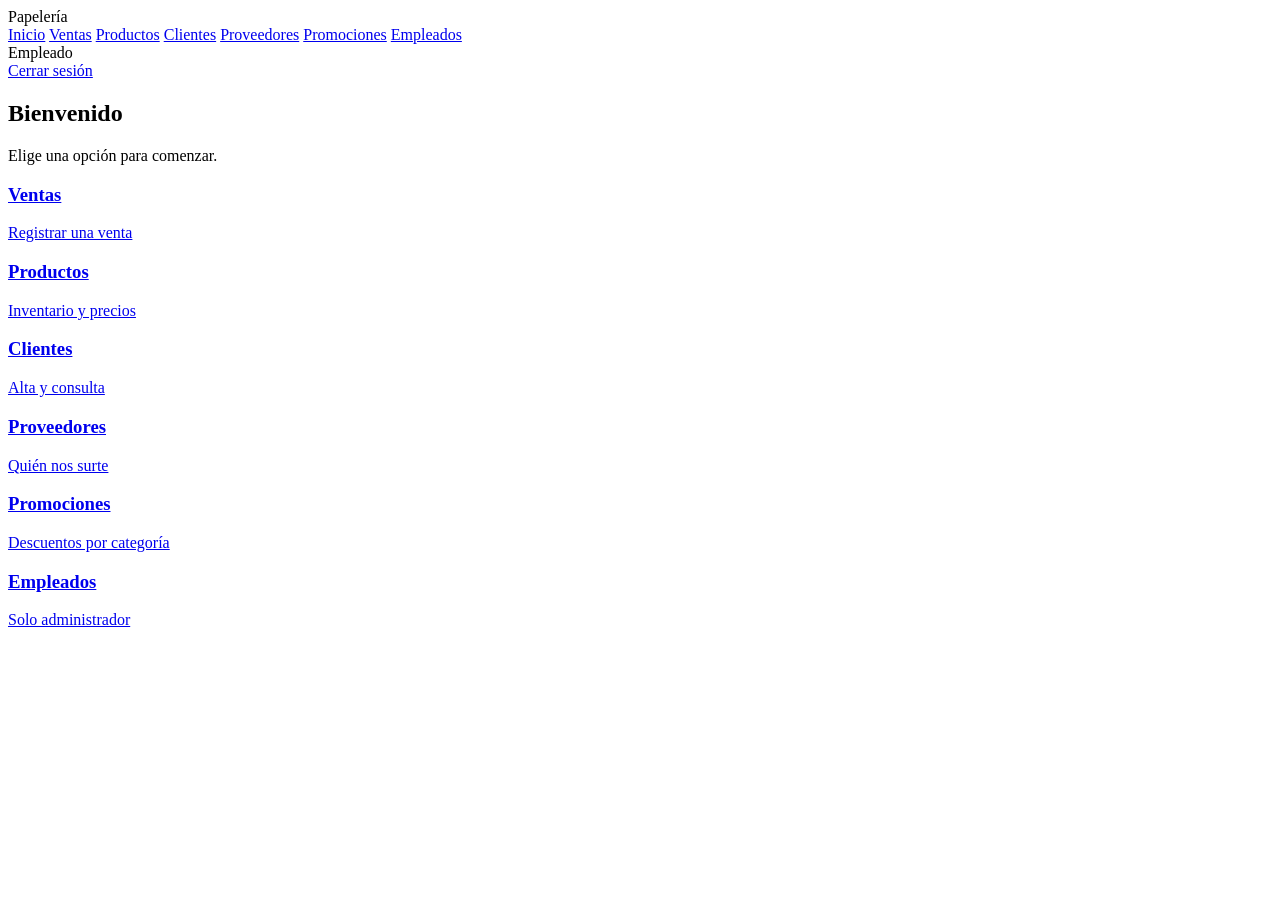
==== src/propuesta-frontend/frontend/index.html @ 959c7ab2 "Renombro carpeta de la propuesta de front end" ====
<!DOCTYPE html>
<html lang="es">
<head>
    <meta charset="UTF-8">
    <meta name="viewport" content="width=device-width, initial-scale=1">
    <title>Inicio - Papelería</title>
    <link rel="stylesheet" href="css/estilos.css">
</head>
<body>

<div id="mensaje-global" class="msg-global"></div>

<div class="app">

    <!-- ===== Menú lateral (se repetirá igual en todas las pantallas) ===== -->
    <aside class="menu-lateral">
        <div class="logo">Papelería</div>
        <nav>
            <a href="index.html" class="activo">Inicio</a>
            <a href="ventas.html">Ventas</a>
            <a href="productos.html">Productos</a>
            <a href="clientes.html">Clientes</a>
            <a href="proveedores.html">Proveedores</a>
            <a href="promociones.html">Promociones</a>
            <a href="empleados.html">Empleados</a>
        </nav>
        <div class="usuario">
            <span id="nombre-usuario">Empleado</span><br>
            <a href="login.html">Cerrar sesión</a>
        </div>
    </aside>

    <!-- ===== Contenido de la pantalla ===== -->
    <main class="contenido">
        <h2>Bienvenido</h2>
        <p>Elige una opción para comenzar.</p>

        <div class="tarjetas">
            <a class="tarjeta" href="ventas.html">
                <h3>Ventas</h3>
                <p>Registrar una venta</p>
            </a>
            <a class="tarjeta" href="productos.html">
                <h3>Productos</h3>
                <p>Inventario y precios</p>
            </a>
            <a class="tarjeta" href="clientes.html">
                <h3>Clientes</h3>
                <p>Alta y consulta</p>
            </a>
            <a class="tarjeta" href="proveedores.html">
                <h3>Proveedores</h3>
                <p>Quién nos surte</p>
            </a>
            <a class="tarjeta" href="promociones.html">
                <h3>Promociones</h3>
                <p>Descuentos por categoría</p>
            </a>
            <a class="tarjeta" href="empleados.html">
                <h3>Empleados</h3>
                <p>Solo administrador</p>
            </a>
        </div>
    </main>

</div>

<script src="js/comun.js"></script>
</body>
</html>
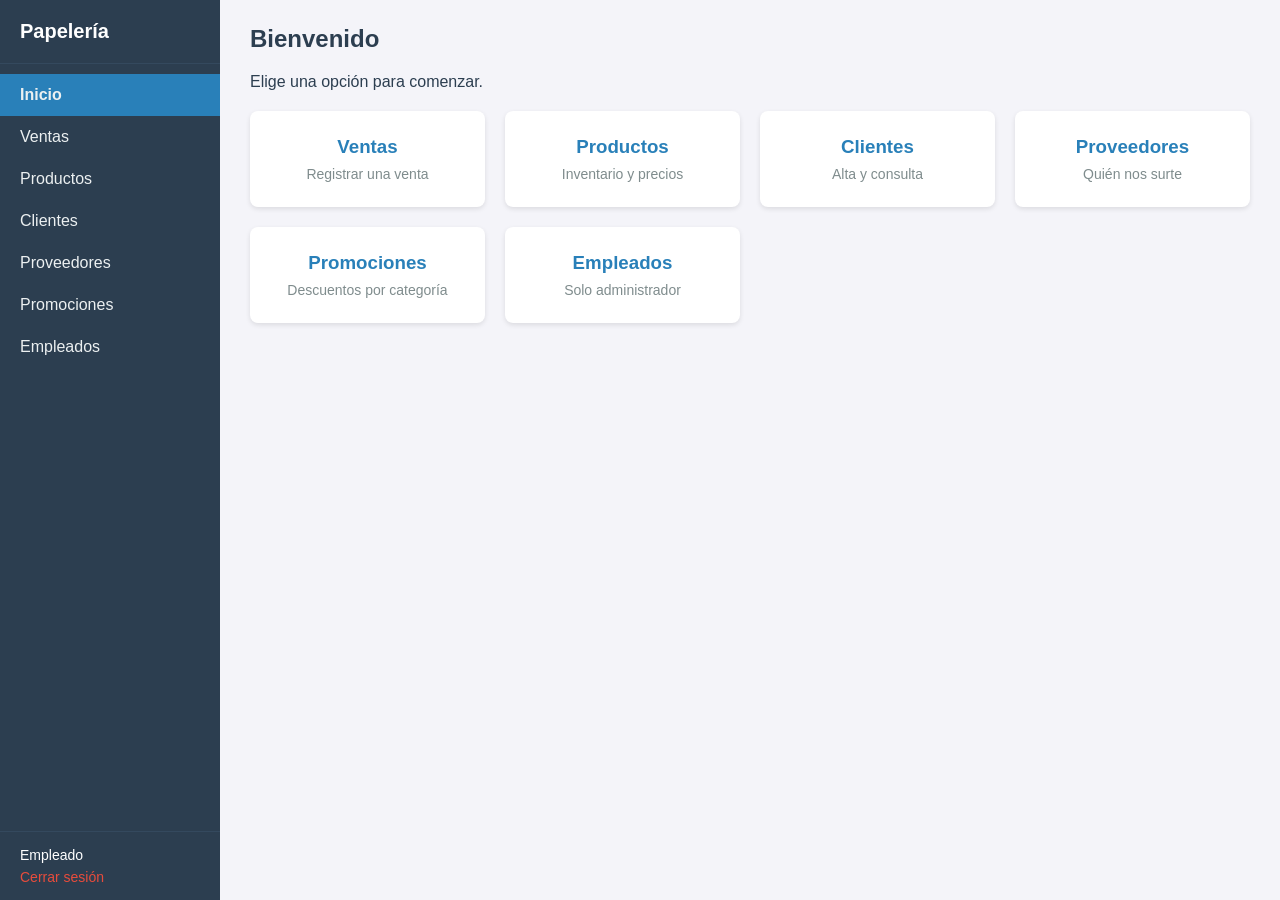
==== commit e6c8dddd: "Nuevos archivos de ventas, rol, clientes y empleados para dar de alta ademas de recomodo de archivos" ====
--- a/src/propuesta-frontend/frontend/index.html
+++ b/src/propuesta-frontend/frontend/index.html
@@ -4,7 +4,7 @@
     <meta charset="UTF-8">
     <meta name="viewport" content="width=device-width, initial-scale=1">
     <title>Inicio - Papelería</title>
-    <link rel="stylesheet" href="css/estilos.css">
+    <link rel="stylesheet" href="../../css/estilos.css">
 </head>
 <body>
 
@@ -65,6 +65,6 @@
 
 </div>
 
-<script src="js/comun.js"></script>
+<script src="../../js/comun.js"></script>
 </body>
 </html>
--- a/src/css/estilos.css
+++ b/src/css/estilos.css
@@ -0,0 +1,92 @@
+/* ===== Estilos generales - Sistema de la Papelería ===== */
+* { box-sizing: border-box; }
+
+body {
+    font-family: Arial, sans-serif;
+    margin: 0;
+    background-color: #f4f4f9;
+    color: #2c3e50;
+}
+
+a { color: #2980b9; }
+
+/* ===== Mensaje global (en lugar de alert) ===== */
+.msg-global {
+    position: fixed; top: 20px; right: 20px;
+    padding: 15px 20px; border-radius: 5px;
+    color: white; font-weight: bold;
+    display: none; z-index: 1000;
+}
+
+/* ===== Login ===== */
+.login-fondo {
+    min-height: 100vh;
+    display: flex; align-items: center; justify-content: center;
+    background-color: #2c3e50;
+}
+.login-caja {
+    background: white; width: 100%; max-width: 380px;
+    padding: 35px 30px; border-radius: 8px;
+    box-shadow: 0 4px 12px rgba(0,0,0,0.3);
+}
+.login-caja h1 { margin: 0 0 5px 0; text-align: center; font-size: 24px; }
+.login-caja p.sub { margin: 0 0 25px 0; text-align: center; color: #7f8c8d; font-size: 14px; }
+
+.campo { margin-bottom: 18px; }
+.campo label { display: block; margin-bottom: 6px; font-size: 14px; font-weight: bold; }
+.campo input {
+    width: 100%; padding: 10px; font-size: 15px;
+    border: 1px solid #bdc3c7; border-radius: 4px;
+}
+.campo input:focus { outline: none; border-color: #2980b9; }
+
+.btn {
+    background: #2980b9; color: white; border: none;
+    padding: 11px 18px; font-size: 15px; font-weight: bold;
+    border-radius: 4px; cursor: pointer;
+}
+.btn:hover { background: #2471a3; }
+.btn-ancho { width: 100%; }
+
+/* ===== Layout principal (menú lateral + contenido) ===== */
+.app { display: flex; min-height: 100vh; }
+
+.menu-lateral {
+    width: 220px; background-color: #2c3e50; color: white;
+    display: flex; flex-direction: column; flex-shrink: 0;
+}
+.menu-lateral .logo { padding: 20px; font-size: 20px; font-weight: bold; border-bottom: 1px solid #34495e; }
+.menu-lateral nav { flex: 1; padding: 10px 0; }
+.menu-lateral nav a {
+    display: block; padding: 12px 20px;
+    color: #ecf0f1; text-decoration: none;
+}
+.menu-lateral nav a:hover { background-color: #34495e; }
+.menu-lateral nav a.activo { background-color: #2980b9; font-weight: bold; }
+.menu-lateral .usuario { padding: 15px 20px; border-top: 1px solid #34495e; font-size: 14px; }
+.menu-lateral .usuario a { color: #e74c3c; text-decoration: none; display: inline-block; margin-top: 6px; }
+
+.contenido { flex: 1; padding: 25px 30px; }
+.contenido h2 { margin-top: 0; }
+
+/* ===== Tarjetas del inicio ===== */
+.tarjetas {
+    display: grid;
+    grid-template-columns: repeat(auto-fit, minmax(220px, 1fr));
+    gap: 20px; margin-top: 20px;
+}
+.tarjeta {
+    background: white; padding: 25px 20px; border-radius: 8px;
+    box-shadow: 0 2px 5px rgba(0,0,0,0.1);
+    text-align: center; text-decoration: none; color: #2c3e50;
+}
+.tarjeta:hover { box-shadow: 0 4px 10px rgba(0,0,0,0.2); }
+.tarjeta h3 { margin: 0 0 8px 0; color: #2980b9; }
+.tarjeta p { margin: 0; color: #7f8c8d; font-size: 14px; }
+
+/* ===== Pantallas chicas ===== */
+@media (max-width: 700px) {
+    .app { flex-direction: column; }
+    .menu-lateral { width: 100%; }
+    .menu-lateral nav { display: flex; flex-wrap: wrap; padding: 0; }
+}
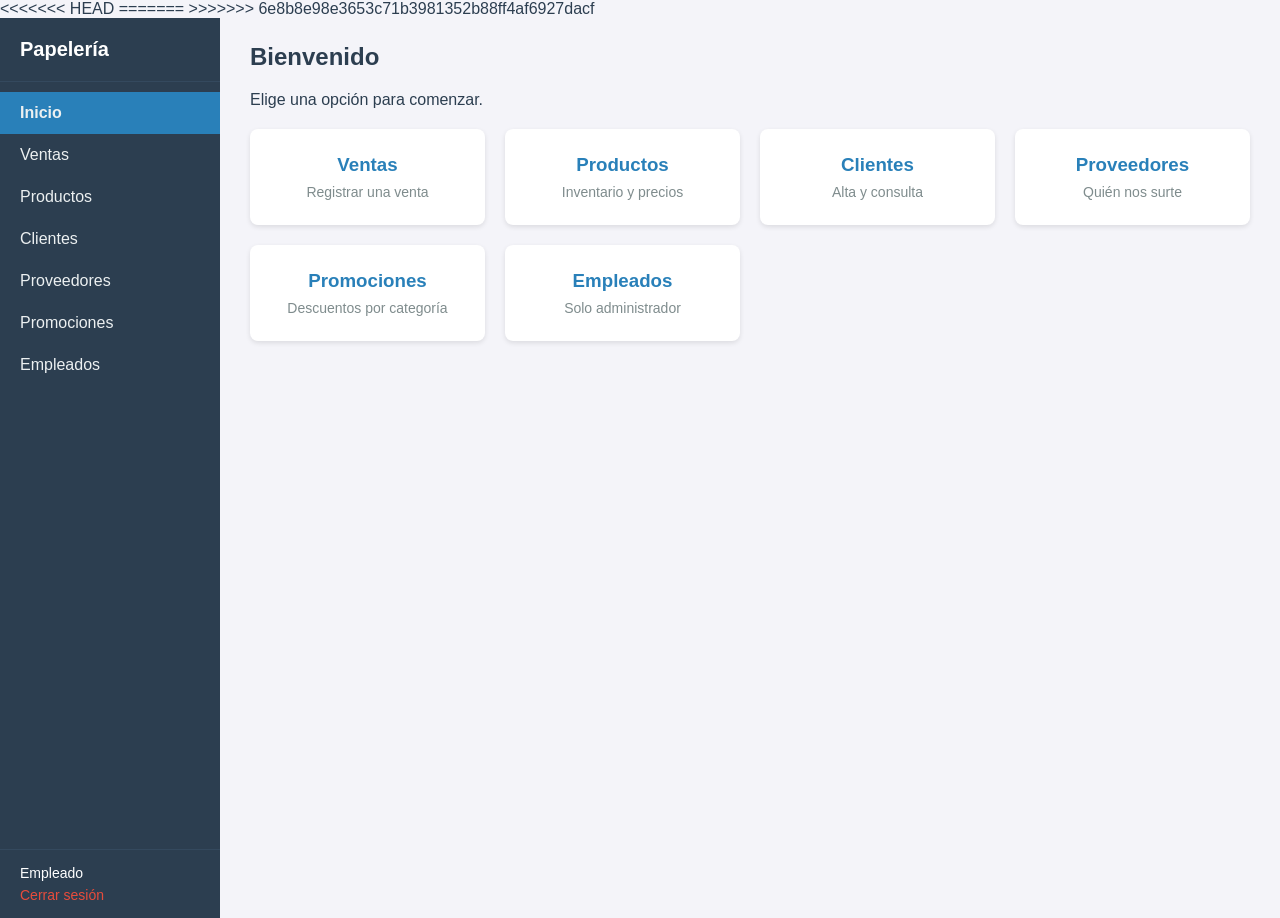
==== commit ae7771e5: "." ====
--- a/src/propuesta-frontend/frontend/index.html
+++ b/src/propuesta-frontend/frontend/index.html
@@ -4,7 +4,11 @@
     <meta charset="UTF-8">
     <meta name="viewport" content="width=device-width, initial-scale=1">
     <title>Inicio - Papelería</title>
+<<<<<<< HEAD
+    <link rel="stylesheet" href="estilos.css">
+=======
     <link rel="stylesheet" href="../../css/estilos.css">
+>>>>>>> 6e8b8e98e3653c71b3981352b88ff4af6927dacf
 </head>
 <body>
 
--- a/src/propuesta-frontend/frontend/estilos.css
+++ b/src/propuesta-frontend/frontend/estilos.css
@@ -0,0 +1,92 @@
+/* ===== Estilos generales - Sistema de la Papelería ===== */
+* { box-sizing: border-box; }
+
+body {
+    font-family: Arial, sans-serif;
+    margin: 0;
+    background-color: #f4f4f9;
+    color: #2c3e50;
+}
+
+a { color: #2980b9; }
+
+/* ===== Mensaje global (en lugar de alert) ===== */
+.msg-global {
+    position: fixed; top: 20px; right: 20px;
+    padding: 15px 20px; border-radius: 5px;
+    color: white; font-weight: bold;
+    display: none; z-index: 1000;
+}
+
+/* ===== Login ===== */
+.login-fondo {
+    min-height: 100vh;
+    display: flex; align-items: center; justify-content: center;
+    background-color: #2c3e50;
+}
+.login-caja {
+    background: white; width: 100%; max-width: 380px;
+    padding: 35px 30px; border-radius: 8px;
+    box-shadow: 0 4px 12px rgba(0,0,0,0.3);
+}
+.login-caja h1 { margin: 0 0 5px 0; text-align: center; font-size: 24px; }
+.login-caja p.sub { margin: 0 0 25px 0; text-align: center; color: #7f8c8d; font-size: 14px; }
+
+.campo { margin-bottom: 18px; }
+.campo label { display: block; margin-bottom: 6px; font-size: 14px; font-weight: bold; }
+.campo input {
+    width: 100%; padding: 10px; font-size: 15px;
+    border: 1px solid #bdc3c7; border-radius: 4px;
+}
+.campo input:focus { outline: none; border-color: #2980b9; }
+
+.btn {
+    background: #2980b9; color: white; border: none;
+    padding: 11px 18px; font-size: 15px; font-weight: bold;
+    border-radius: 4px; cursor: pointer;
+}
+.btn:hover { background: #2471a3; }
+.btn-ancho { width: 100%; }
+
+/* ===== Layout principal (menú lateral + contenido) ===== */
+.app { display: flex; min-height: 100vh; }
+
+.menu-lateral {
+    width: 220px; background-color: #2c3e50; color: white;
+    display: flex; flex-direction: column; flex-shrink: 0;
+}
+.menu-lateral .logo { padding: 20px; font-size: 20px; font-weight: bold; border-bottom: 1px solid #34495e; }
+.menu-lateral nav { flex: 1; padding: 10px 0; }
+.menu-lateral nav a {
+    display: block; padding: 12px 20px;
+    color: #ecf0f1; text-decoration: none;
+}
+.menu-lateral nav a:hover { background-color: #34495e; }
+.menu-lateral nav a.activo { background-color: #2980b9; font-weight: bold; }
+.menu-lateral .usuario { padding: 15px 20px; border-top: 1px solid #34495e; font-size: 14px; }
+.menu-lateral .usuario a { color: #e74c3c; text-decoration: none; display: inline-block; margin-top: 6px; }
+
+.contenido { flex: 1; padding: 25px 30px; }
+.contenido h2 { margin-top: 0; }
+
+/* ===== Tarjetas del inicio ===== */
+.tarjetas {
+    display: grid;
+    grid-template-columns: repeat(auto-fit, minmax(220px, 1fr));
+    gap: 20px; margin-top: 20px;
+}
+.tarjeta {
+    background: white; padding: 25px 20px; border-radius: 8px;
+    box-shadow: 0 2px 5px rgba(0,0,0,0.1);
+    text-align: center; text-decoration: none; color: #2c3e50;
+}
+.tarjeta:hover { box-shadow: 0 4px 10px rgba(0,0,0,0.2); }
+.tarjeta h3 { margin: 0 0 8px 0; color: #2980b9; }
+.tarjeta p { margin: 0; color: #7f8c8d; font-size: 14px; }
+
+/* ===== Pantallas chicas ===== */
+@media (max-width: 700px) {
+    .app { flex-direction: column; }
+    .menu-lateral { width: 100%; }
+    .menu-lateral nav { display: flex; flex-wrap: wrap; padding: 0; }
+}
